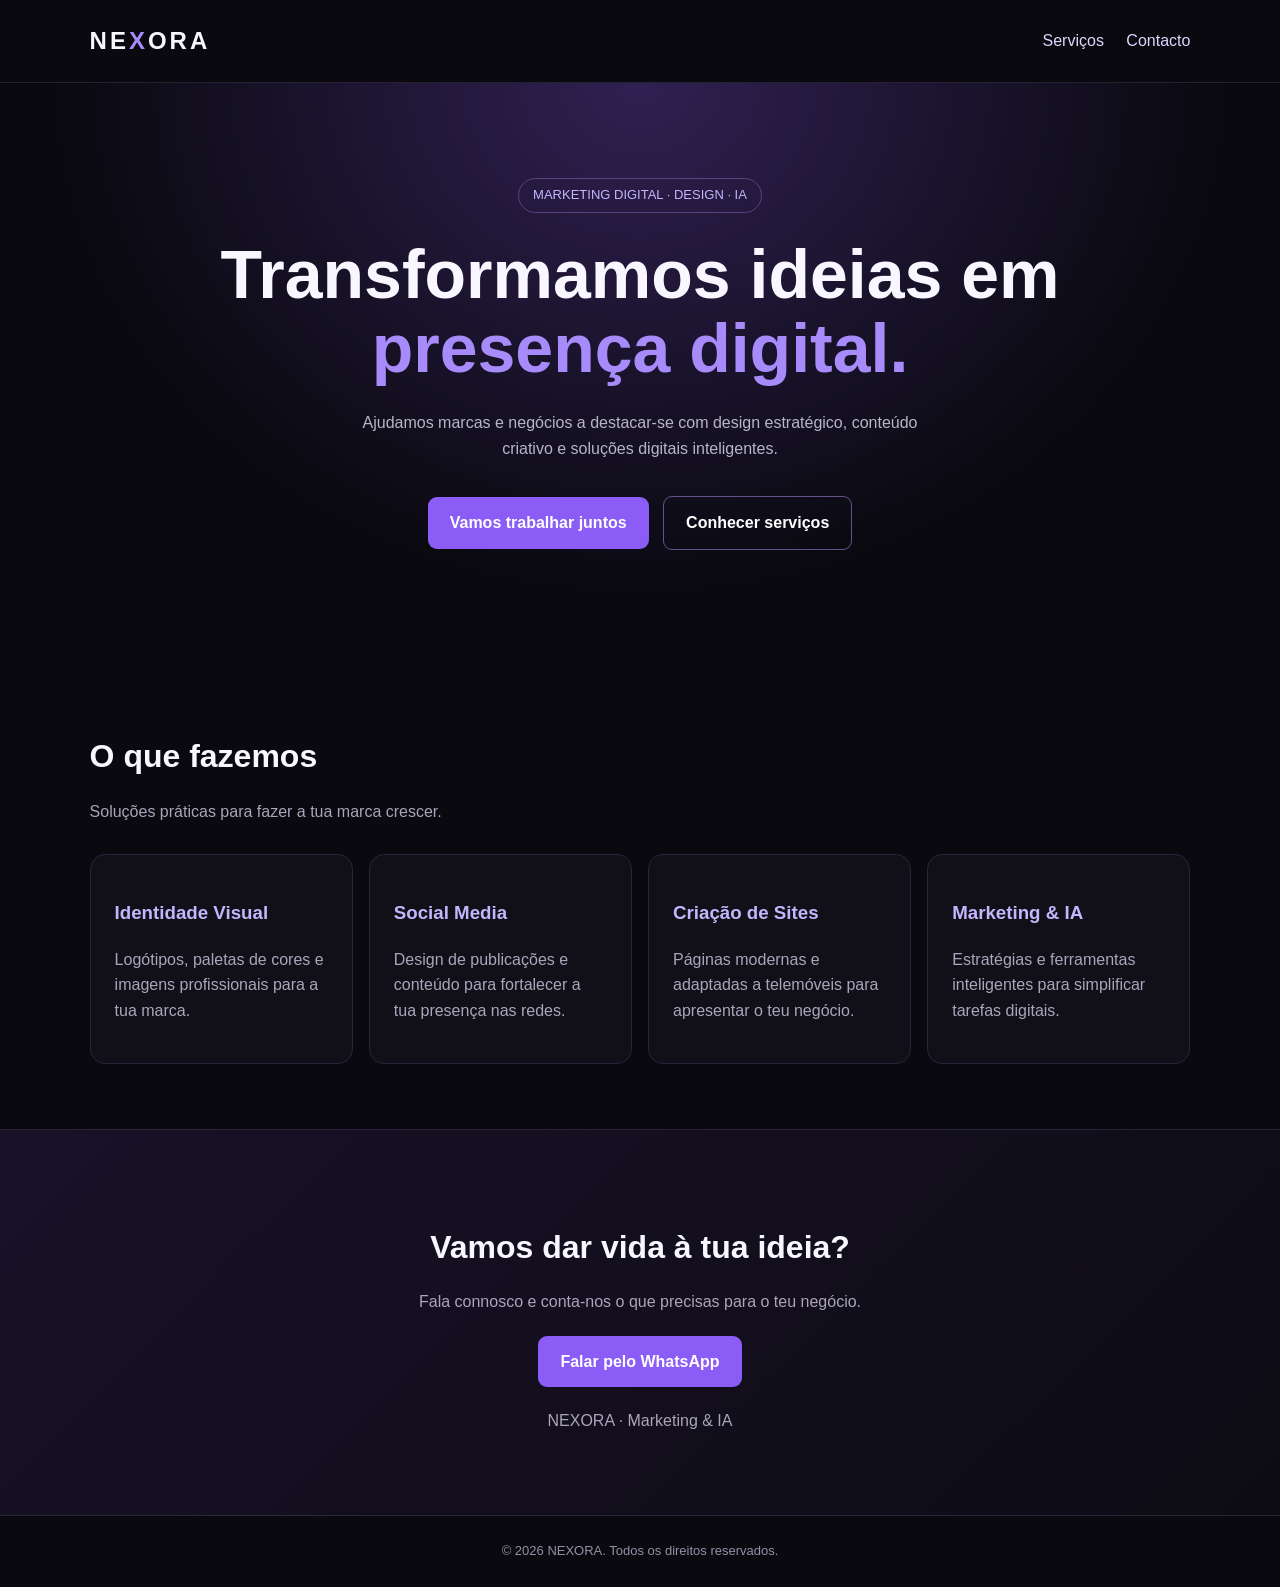
==== index.html @ 47ab1a56 "Add initial HTML structure for NEXORA website" ====
<!DOCTYPE html>
<html lang="pt">
<head>
  <meta charset="UTF-8">
  <meta name="viewport" content="width=device-width, initial-scale=1">
  <meta name="description" content="NEXORA — Marketing Digital, Design e soluções de Inteligência Artificial para marcas e negócios.">
  <meta name="theme-color" content="#09090f">
  <title>NEXORA | Marketing & IA</title>
  <style>
    * { box-sizing: border-box; }
    html { scroll-behavior: smooth; }
    body {
      margin: 0; background: #09090f; color: #f8f7ff;
      font-family: Arial, sans-serif; line-height: 1.6;
    }
    header {
      padding: 22px 7%; display: flex; justify-content: space-between;
      align-items: center; border-bottom: 1px solid #242133;
    }
    .logo { font-size: 24px; font-weight: 900; letter-spacing: 3px; }
    .logo span, .accent { color: #a78bfa; }
    nav a { color: #ddd6fe; text-decoration: none; margin-left: 18px; }
    .hero {
      padding: 95px 7% 85px; text-align: center;
      background: radial-gradient(ellipse at top, #302052 0%, #09090f 65%);
    }
    .tag {
      display: inline-block; border: 1px solid #59427f; border-radius: 30px;
      padding: 6px 14px; color: #c4b5fd; font-size: 13px;
    }
    h1 { font-size: clamp(38px, 8vw, 68px); line-height: 1.08; margin: 25px auto; max-width: 850px; }
    .hero p { max-width: 600px; margin: 0 auto 30px; color: #b9b5c9; }
    .btn {
      display: inline-block; background: #8b5cf6; color: white;
      padding: 13px 22px; border-radius: 9px; text-decoration: none;
      font-weight: bold; margin: 5px;
    }
    .btn.secondary { background: transparent; border: 1px solid #66518b; }
    section { padding: 65px 7%; }
    h2 { font-size: 32px; margin-bottom: 10px; }
    .muted { color: #aaa5bb; }
    .services {
      display: grid; grid-template-columns: repeat(auto-fit, minmax(210px, 1fr));
      gap: 16px; margin-top: 30px;
    }
    .card {
      padding: 24px; border: 1px solid #29243a; border-radius: 15px;
      background: #111019;
    }
    .card h3 { color: #c4b5fd; }
    .contact {
      text-align: center; background: linear-gradient(135deg, #191128, #0d0c14);
      border-top: 1px solid #29243a; border-bottom: 1px solid #29243a;
    }
    footer { padding: 25px 7%; text-align: center; color: #9690a6; font-size: 13px; }
    @media(max-width: 540px) {
      header { padding: 18px 5%; }
      nav a { margin-left: 8px; font-size: 13px; }
      .hero { padding: 70px 5%; }
      section { padding: 50px 5%; }
    }
  </style>
</head>
<body>
  <header>
    <div class="logo">NE<span>X</span>ORA</div>
    <nav>
      <a href="#servicos">Serviços</a>
      <a href="#contacto">Contacto</a>
    </nav>
  </header>

  <main>
    <section class="hero">
      <span class="tag">MARKETING DIGITAL · DESIGN · IA</span>
      <h1>Transformamos ideias em <span class="accent">presença digital.</span></h1>
      <p>Ajudamos marcas e negócios a destacar-se com design estratégico, conteúdo criativo e soluções digitais inteligentes.</p>
      <a class="btn" href="#contacto">Vamos trabalhar juntos</a>
      <a class="btn secondary" href="#servicos">Conhecer serviços</a>
    </section>

    <section id="servicos">
      <h2>O que fazemos</h2>
      <p class="muted">Soluções práticas para fazer a tua marca crescer.</p>
      <div class="services">
        <article class="card">
          <h3>Identidade Visual</h3>
          <p class="muted">Logótipos, paletas de cores e imagens profissionais para a tua marca.</p>
        </article>
        <article class="card">
          <h3>Social Media</h3>
          <p class="muted">Design de publicações e conteúdo para fortalecer a tua presença nas redes.</p>
        </article>
        <article class="card">
          <h3>Criação de Sites</h3>
          <p class="muted">Páginas modernas e adaptadas a telemóveis para apresentar o teu negócio.</p>
        </article>
        <article class="card">
          <h3>Marketing & IA</h3>
          <p class="muted">Estratégias e ferramentas inteligentes para simplificar tarefas digitais.</p>
        </article>
      </div>
    </section>

    <section class="contact" id="contacto">
      <h2>Vamos dar vida à tua ideia?</h2>
      <p class="muted">Fala connosco e conta-nos o que precisas para o teu negócio.</p>
      <!-- Substitui o número de exemplo pelo teu WhatsApp -->
      <a class="btn" href="https://wa.me/244975524202">Falar pelo WhatsApp</a>
      <p class="muted">NEXORA · Marketing & IA</p>
    </section>
  </main>

  <footer>© <span id="year"></span> NEXORA. Todos os direitos reservados.</footer>
  <script>
    document.getElementById("year").textContent = new Date().getFullYear();
  </script>
</body>
  </html>
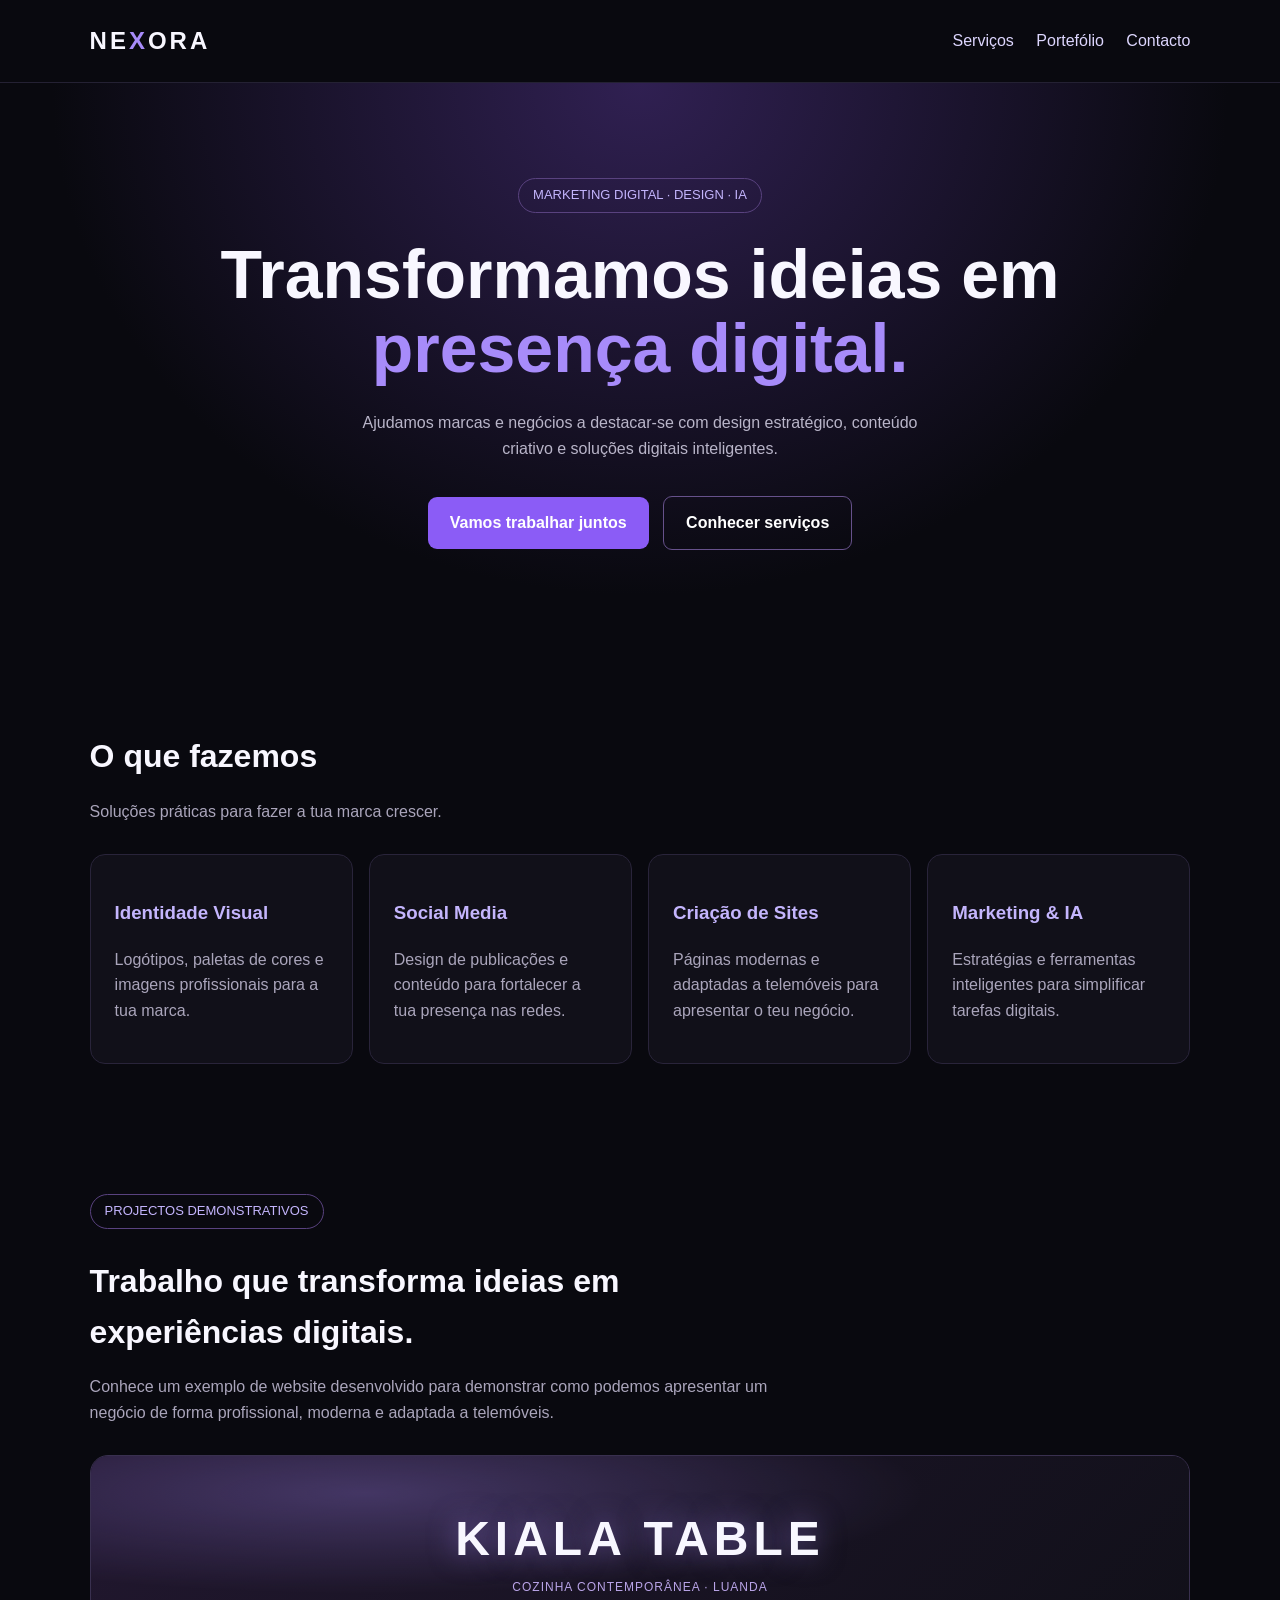
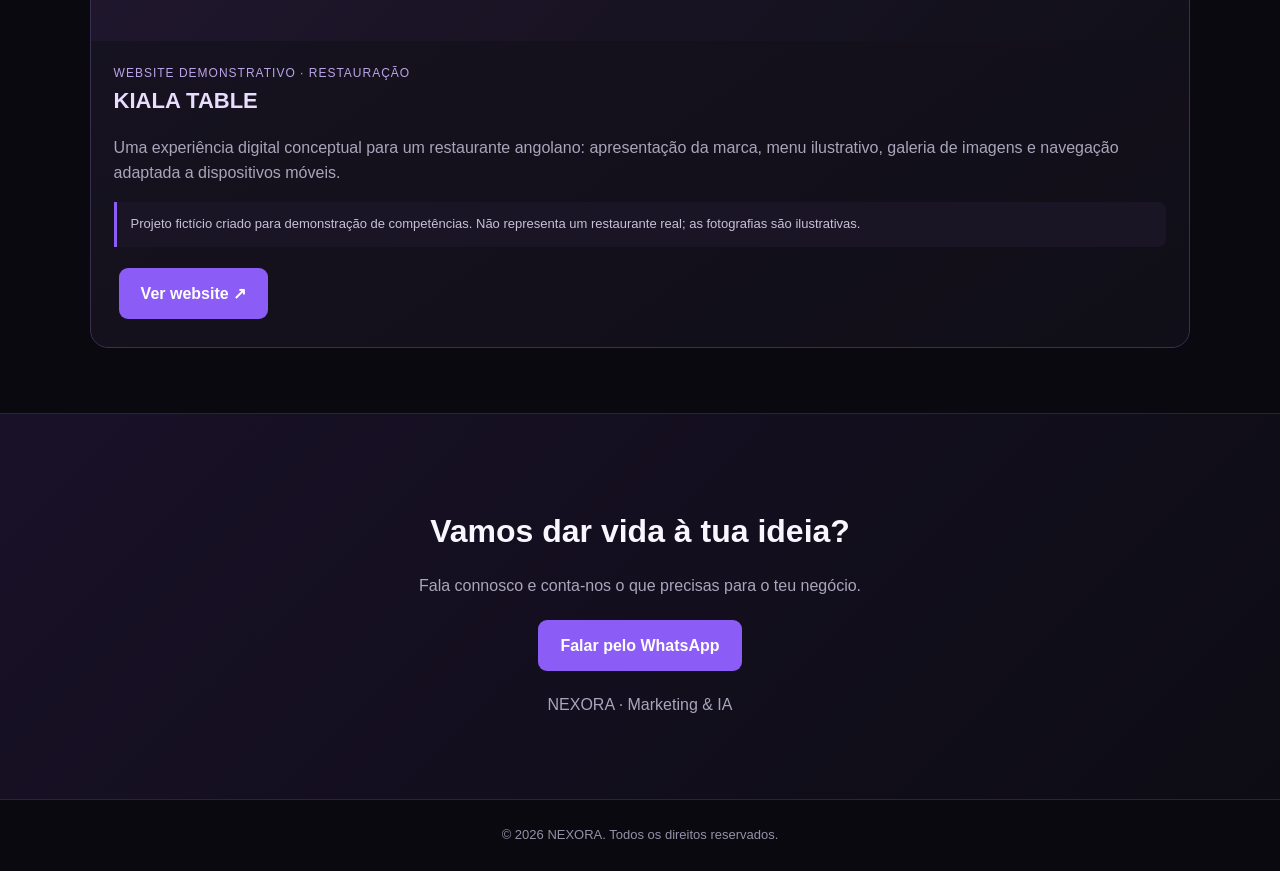
==== commit 8df011dd: "Add Kiala Table demo to NEXORA portfolio" ====
--- a/index.html
+++ b/index.html
@@ -49,6 +49,34 @@
       background: #111019;
     }
     .card h3 { color: #c4b5fd; }
+    .portfolio-intro { max-width: 680px; }
+    .portfolio-grid {
+      display: grid; grid-template-columns: repeat(auto-fit, minmax(260px, 1fr));
+      gap: 20px; margin-top: 30px;
+    }
+    .project-card {
+      overflow: hidden; border: 1px solid #39304f; border-radius: 18px;
+      background: linear-gradient(145deg, #171321, #100e17);
+    }
+    .project-preview {
+      min-height: 185px; display: flex; align-items: center; justify-content: center;
+      padding: 28px; text-align: center;
+      background:
+        radial-gradient(ellipse at 25% 20%, rgba(167,139,250,.28), transparent 48%),
+        linear-gradient(135deg, #21172f, #111019);
+    }
+    .project-preview .monogram {
+      font-size: clamp(30px, 6vw, 48px); font-weight: 900; letter-spacing: 5px;
+      color: #f8f7ff; text-shadow: 0 0 28px rgba(167,139,250,.5);
+    }
+    .project-content { padding: 23px; }
+    .project-content h3 { margin: 0 0 8px; color: #e9ddff; font-size: 22px; }
+    .project-meta { color: #b9a4e8; font-size: 12px; text-transform: uppercase; letter-spacing: 1px; }
+    .project-content p { color: #aaa5bb; }
+    .project-note {
+      padding: 12px 14px; margin: 16px 0; border-left: 3px solid #8b5cf6;
+      background: #1a1525; color: #c9c0d8; font-size: 13px; border-radius: 0 8px 8px 0;
+    }
     .contact {
       text-align: center; background: linear-gradient(135deg, #191128, #0d0c14);
       border-top: 1px solid #29243a; border-bottom: 1px solid #29243a;
@@ -67,6 +95,7 @@
     <div class="logo">NE<span>X</span>ORA</div>
     <nav>
       <a href="#servicos">Serviços</a>
+      <a href="#portfolio">Portefólio</a>
       <a href="#contacto">Contacto</a>
     </nav>
   </header>
@@ -103,6 +132,31 @@
       </div>
     </section>
 
+    <section id="portfolio">
+      <div class="portfolio-intro">
+        <span class="tag">PROJECTOS DEMONSTRATIVOS</span>
+        <h2>Trabalho que transforma ideias em experiências digitais.</h2>
+        <p class="muted">Conhece um exemplo de website desenvolvido para demonstrar como podemos apresentar um negócio de forma profissional, moderna e adaptada a telemóveis.</p>
+      </div>
+      <div class="portfolio-grid">
+        <article class="project-card">
+          <div class="project-preview" aria-label="Identidade visual demonstrativa Kiala Table">
+            <div>
+              <div class="monogram">KIALA TABLE</div>
+              <div class="project-meta">Cozinha contemporânea · Luanda</div>
+            </div>
+          </div>
+          <div class="project-content">
+            <div class="project-meta">Website demonstrativo · Restauração</div>
+            <h3>KIALA TABLE</h3>
+            <p>Uma experiência digital conceptual para um restaurante angolano: apresentação da marca, menu ilustrativo, galeria de imagens e navegação adaptada a dispositivos móveis.</p>
+            <div class="project-note">Projeto fictício criado para demonstração de competências. Não representa um restaurante real; as fotografias são ilustrativas.</div>
+            <a class="btn" href="https://kiala-table-luanda-demo.vercel.app" target="_blank" rel="noopener noreferrer">Ver website ↗</a>
+          </div>
+        </article>
+      </div>
+    </section>
+
     <section class="contact" id="contacto">
       <h2>Vamos dar vida à tua ideia?</h2>
       <p class="muted">Fala connosco e conta-nos o que precisas para o teu negócio.</p>
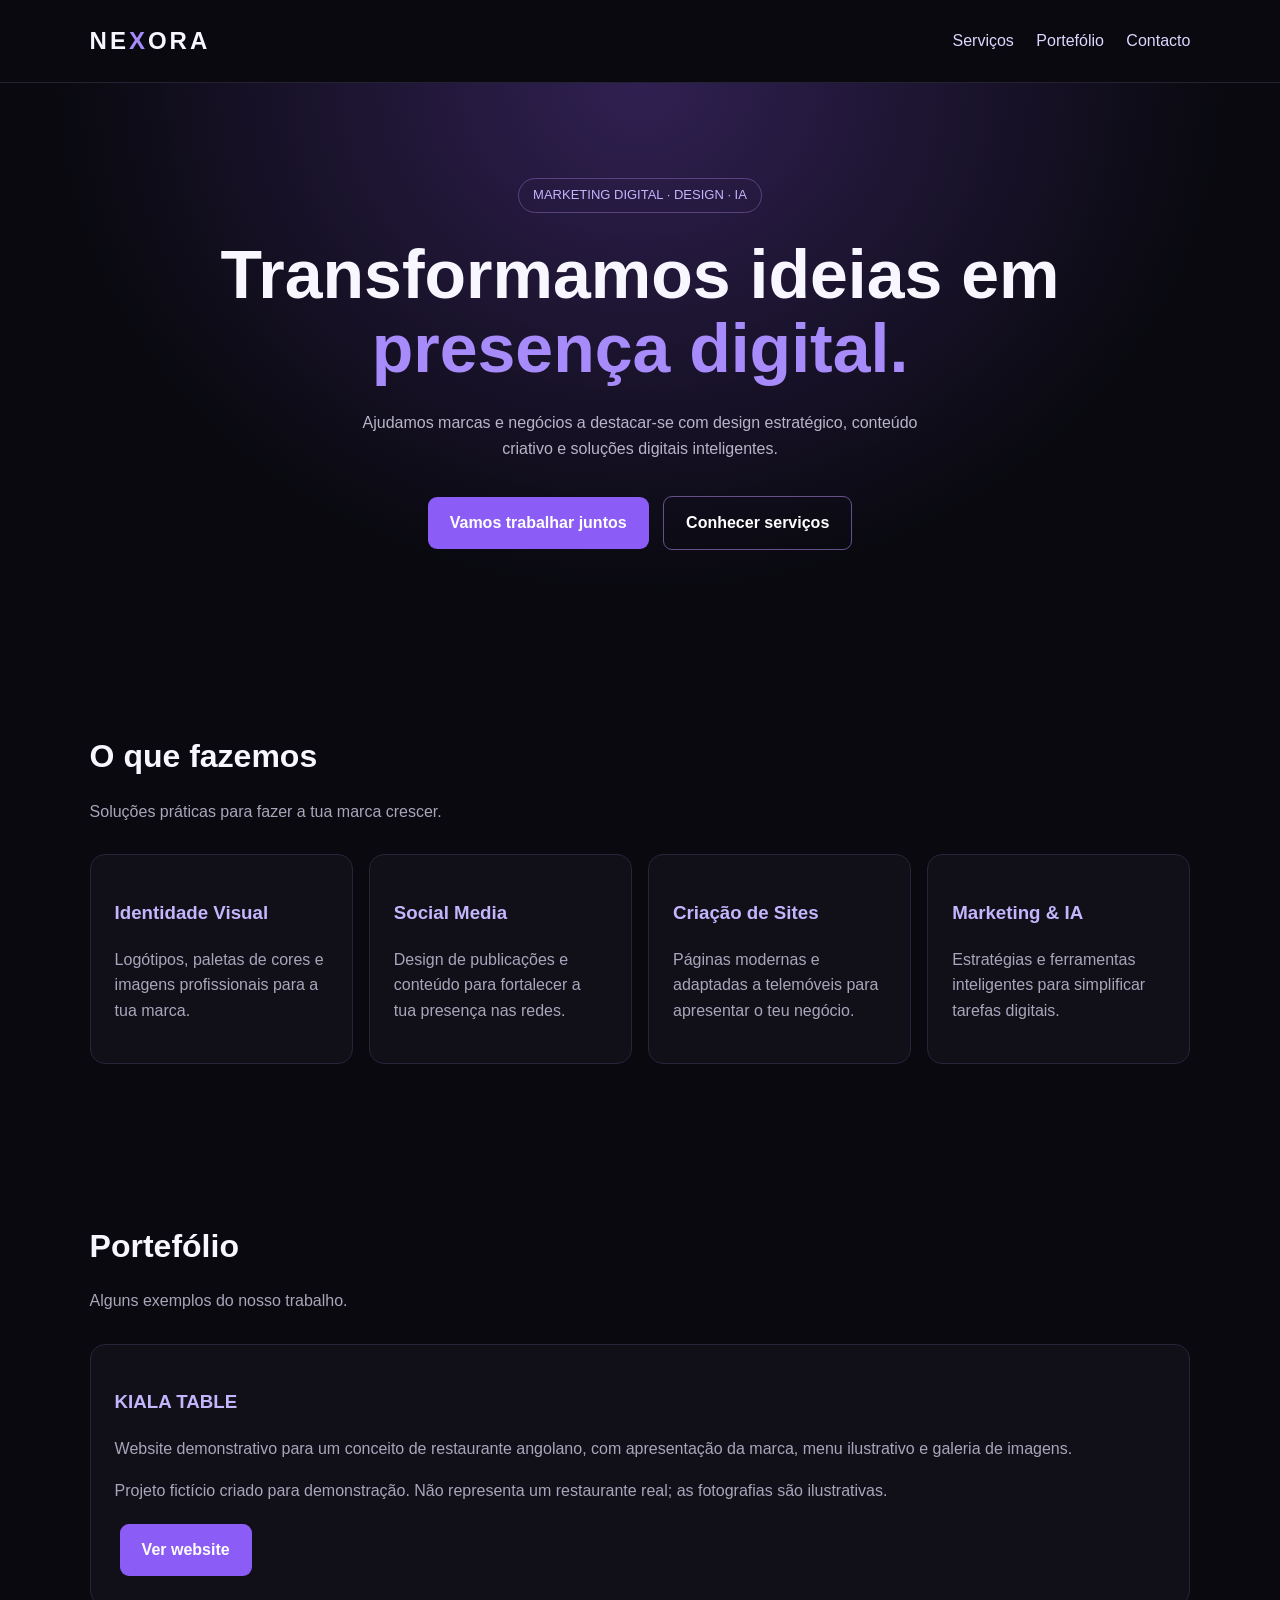
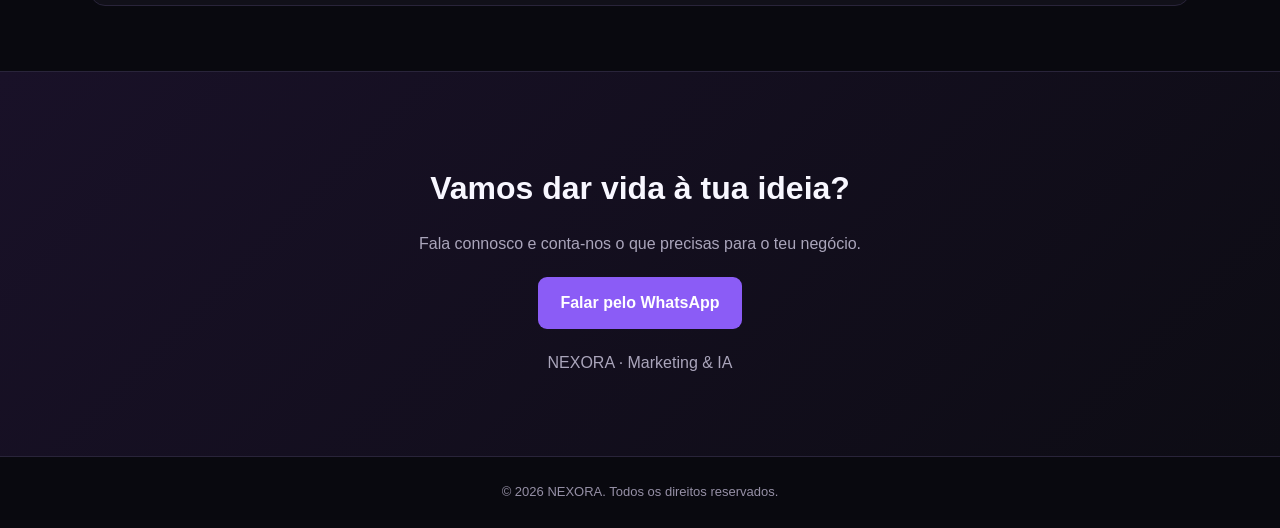
==== commit dcd0b8a5: "Restore original NEXORA layout and add portfolio only" ====
--- a/index.html
+++ b/index.html
@@ -49,34 +49,6 @@
       background: #111019;
     }
     .card h3 { color: #c4b5fd; }
-    .portfolio-intro { max-width: 680px; }
-    .portfolio-grid {
-      display: grid; grid-template-columns: repeat(auto-fit, minmax(260px, 1fr));
-      gap: 20px; margin-top: 30px;
-    }
-    .project-card {
-      overflow: hidden; border: 1px solid #39304f; border-radius: 18px;
-      background: linear-gradient(145deg, #171321, #100e17);
-    }
-    .project-preview {
-      min-height: 185px; display: flex; align-items: center; justify-content: center;
-      padding: 28px; text-align: center;
-      background:
-        radial-gradient(ellipse at 25% 20%, rgba(167,139,250,.28), transparent 48%),
-        linear-gradient(135deg, #21172f, #111019);
-    }
-    .project-preview .monogram {
-      font-size: clamp(30px, 6vw, 48px); font-weight: 900; letter-spacing: 5px;
-      color: #f8f7ff; text-shadow: 0 0 28px rgba(167,139,250,.5);
-    }
-    .project-content { padding: 23px; }
-    .project-content h3 { margin: 0 0 8px; color: #e9ddff; font-size: 22px; }
-    .project-meta { color: #b9a4e8; font-size: 12px; text-transform: uppercase; letter-spacing: 1px; }
-    .project-content p { color: #aaa5bb; }
-    .project-note {
-      padding: 12px 14px; margin: 16px 0; border-left: 3px solid #8b5cf6;
-      background: #1a1525; color: #c9c0d8; font-size: 13px; border-radius: 0 8px 8px 0;
-    }
     .contact {
       text-align: center; background: linear-gradient(135deg, #191128, #0d0c14);
       border-top: 1px solid #29243a; border-bottom: 1px solid #29243a;
@@ -133,26 +105,14 @@
     </section>
 
     <section id="portfolio">
-      <div class="portfolio-intro">
-        <span class="tag">PROJECTOS DEMONSTRATIVOS</span>
-        <h2>Trabalho que transforma ideias em experiências digitais.</h2>
-        <p class="muted">Conhece um exemplo de website desenvolvido para demonstrar como podemos apresentar um negócio de forma profissional, moderna e adaptada a telemóveis.</p>
-      </div>
-      <div class="portfolio-grid">
-        <article class="project-card">
-          <div class="project-preview" aria-label="Identidade visual demonstrativa Kiala Table">
-            <div>
-              <div class="monogram">KIALA TABLE</div>
-              <div class="project-meta">Cozinha contemporânea · Luanda</div>
-            </div>
-          </div>
-          <div class="project-content">
-            <div class="project-meta">Website demonstrativo · Restauração</div>
-            <h3>KIALA TABLE</h3>
-            <p>Uma experiência digital conceptual para um restaurante angolano: apresentação da marca, menu ilustrativo, galeria de imagens e navegação adaptada a dispositivos móveis.</p>
-            <div class="project-note">Projeto fictício criado para demonstração de competências. Não representa um restaurante real; as fotografias são ilustrativas.</div>
-            <a class="btn" href="https://kiala-table-luanda-demo.vercel.app" target="_blank" rel="noopener noreferrer">Ver website ↗</a>
-          </div>
+      <h2>Portefólio</h2>
+      <p class="muted">Alguns exemplos do nosso trabalho.</p>
+      <div class="services">
+        <article class="card">
+          <h3>KIALA TABLE</h3>
+          <p class="muted">Website demonstrativo para um conceito de restaurante angolano, com apresentação da marca, menu ilustrativo e galeria de imagens.</p>
+          <p class="muted">Projeto fictício criado para demonstração. Não representa um restaurante real; as fotografias são ilustrativas.</p>
+          <a class="btn" href="https://kiala-table-luanda-demo.vercel.app" target="_blank" rel="noopener noreferrer">Ver website</a>
         </article>
       </div>
     </section>
